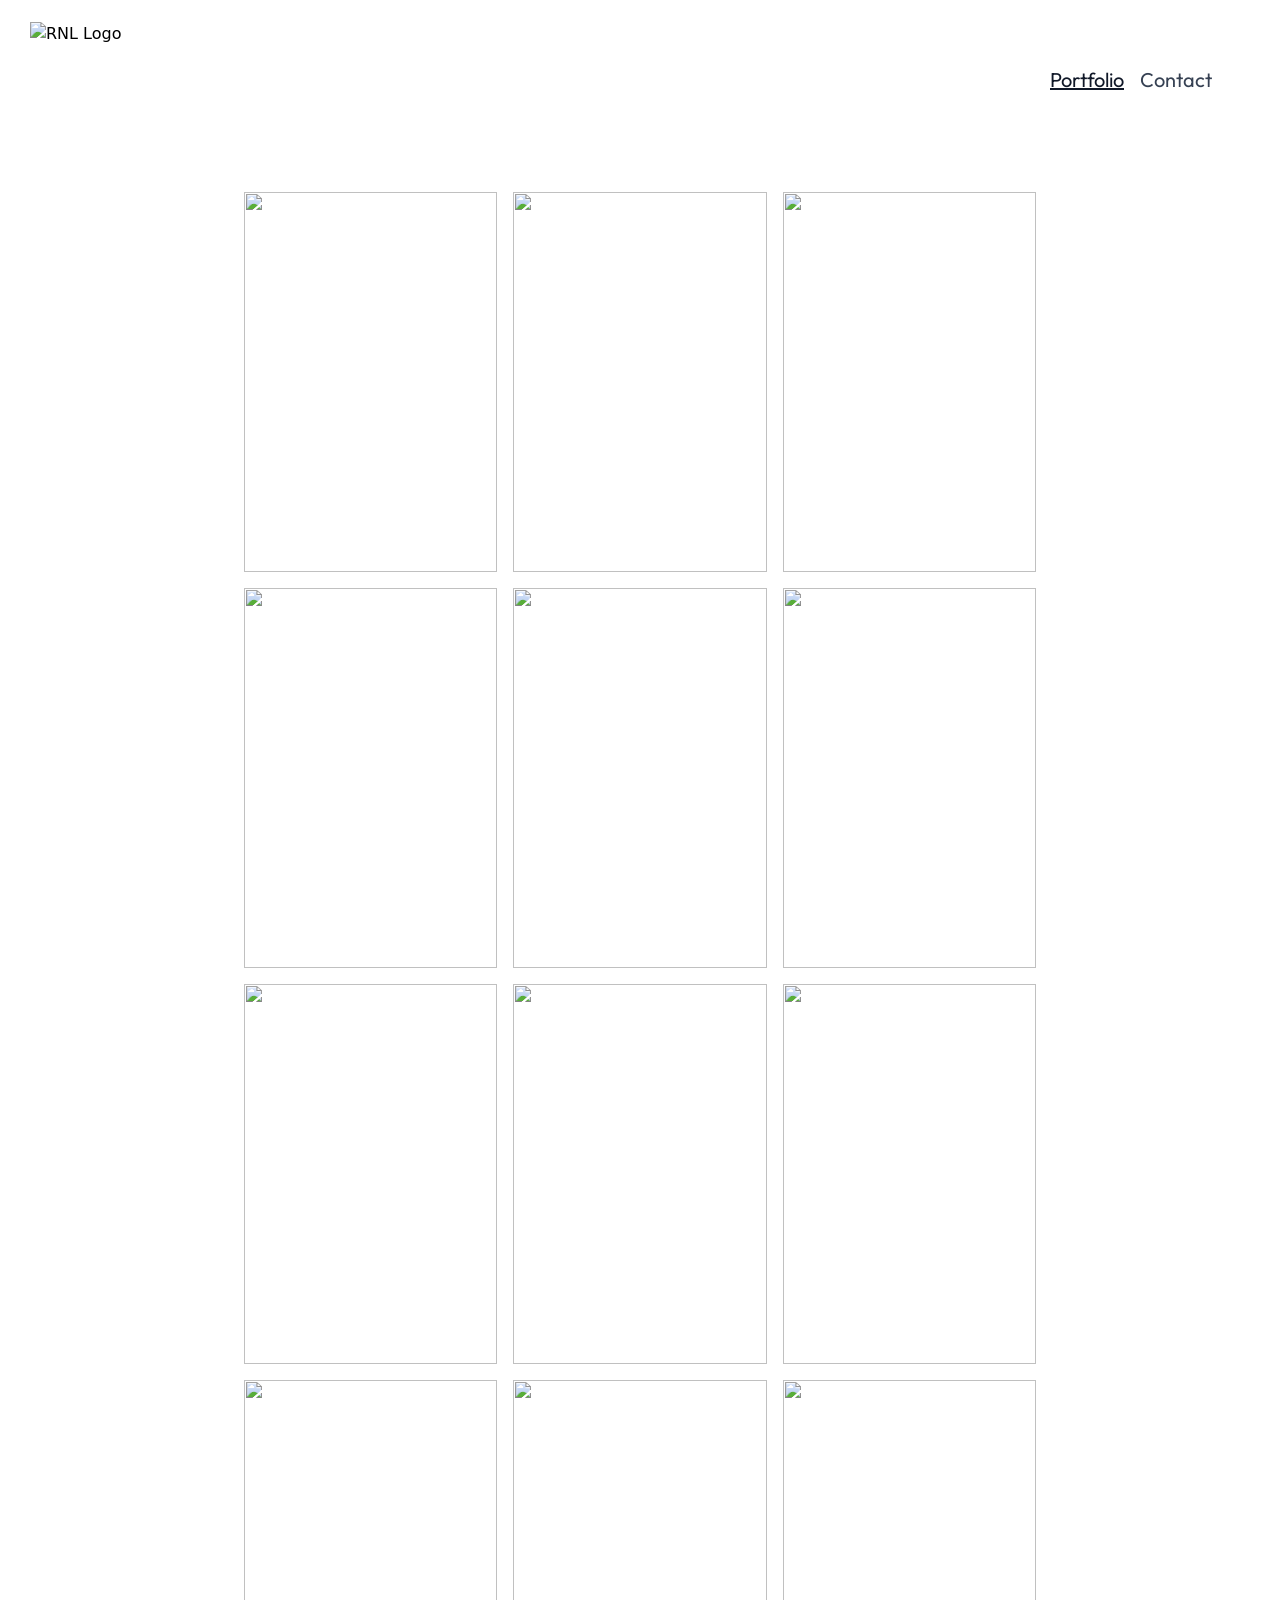
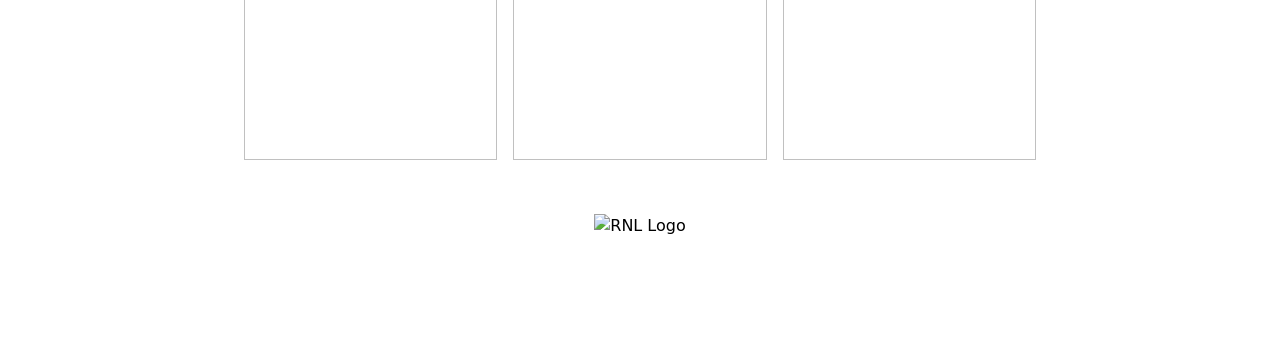
==== index.html @ 8f7eabbf "Add files via upload" ====
<!doctype html>
<html>
<head>
  <meta charset="UTF-8">
  <meta name="viewport" content="width=device-width, initial-scale=1.0">
  <link href="./output.css" rel="stylesheet">
  <link href="https://fonts.googleapis.com/css?family=Outfit:100,200,300,regular,500,600,700,800,900" rel="stylesheet" />
</head>
<body class="flex flex-col min-h-screen bg-white">

  <div class="flex w-screen h-40 p-2 mb-3 items-center justify-between">
    <img src="/images/RNL-Logo.jpg" alt="RNL Logo" class="h-30 p-0.5 mx-5 my-2">
    <nav class="mx-15">
      <ul class="flex space-x-4 text-xl font-[Outfit]">
        <li><a href="index.html" class="text-gray-900 underline">Portfolio</a></li>
        <li><a href="contact.html" class="text-gray-700 hover:text-gray-900">Contact</a></li>
      </ul>
    </nav>
  </div>

  <main class="grow w-[90%] md:w-[75%] lg:w-[65%] mx-auto grid grid-cols-1 sm:grid-cols-2 md:grid-cols-3 gap-4 p-5">

    <div class="w-full aspect-2/3 overflow-hidden">
      <img src="/images/photos/bmw 325 back.jpg" class="w-full h-full object-cover">
    </div>
    <div class="w-full aspect-2/3 overflow-hidden">
      <img src="/images/photos/bmw 325d.jpg" class="w-full h-full object-cover">
    </div>
    <div class="w-full aspect-2/3 overflow-hidden">
      <img src="/images/photos/audi 80 badge.jpg" class="w-full h-full object-cover">
    </div>
    <div class="w-full aspect-2/3 overflow-hidden">
      <img src="/images/photos/audi 80 front.jpg" class="w-full h-full object-cover">
    </div>
    <div class="w-full aspect-2/3 overflow-hidden">
      <img src="/images/photos/audi 80 wheel.jpg" class="w-full h-full object-cover">
    </div>
    <div class="w-full aspect-2/3 overflow-hidden">
      <img src="/images/photos/audi 80 rear.jpg" class="w-full h-full object-cover">
    </div>
    <div class="w-full aspect-2/3 overflow-hidden">
      <img src="/images/photos/mercedes.jpg" class="w-full h-full object-cover">
    </div>
    <div class="w-full aspect-2/3 overflow-hidden">
      <img src="/images/photos/hyundai.jpg" class="w-full h-full object-cover">
    </div>
    <div class="w-full aspect-2/3 overflow-hidden">
      <img src="/images/photos/Untitled design (3).jpg" class="w-full h-full object-cover">
    </div>
    <div class="w-full aspect-2/3 overflow-hidden">
      <img src="/images/photos/DSC_0357.jpg" class="w-full h-full object-cover">
    </div>
    <div class="w-full aspect-2/3 overflow-hidden">
      <img src="/images/photos/DSC_0313.jpg" class="w-full h-full object-cover">
    </div>
    <div class="w-full aspect-2/3 overflow-hidden">
      <img src="/images/photos/DSC_0317.jpg" class="w-full h-full object-cover">
    </div>

  </main>

  <footer class="mt-3 h-40 w-screen flex items-center justify-center">
    <img src="/images/RNL-Logo.jpg" alt="RNL Logo" class="h-30 p-0.5 mx-5 my-2">
  </footer>

</body>
</html>
---- output.css ----
/*! tailwindcss v4.2.2 | MIT License | https://tailwindcss.com */
@layer properties;
@layer theme, base, components, utilities;
@layer theme {
  :root, :host {
    --font-sans: ui-sans-serif, system-ui, sans-serif, "Apple Color Emoji",
      "Segoe UI Emoji", "Segoe UI Symbol", "Noto Color Emoji";
    --font-mono: ui-monospace, SFMono-Regular, Menlo, Monaco, Consolas, "Liberation Mono",
      "Courier New", monospace;
    --color-amber-300: oklch(87.9% 0.169 91.605);
    --color-gray-300: oklch(87.2% 0.01 258.338);
    --color-gray-600: oklch(44.6% 0.03 256.802);
    --color-gray-700: oklch(37.3% 0.034 259.733);
    --color-gray-900: oklch(21% 0.034 264.665);
    --color-black: #000;
    --color-white: #fff;
    --spacing: 0.25rem;
    --text-sm: 0.875rem;
    --text-sm--line-height: calc(1.25 / 0.875);
    --text-xl: 1.25rem;
    --text-xl--line-height: calc(1.75 / 1.25);
    --text-2xl: 1.5rem;
    --text-2xl--line-height: calc(2 / 1.5);
    --text-3xl: 1.875rem;
    --text-3xl--line-height: calc(2.25 / 1.875);
    --text-4xl: 2.25rem;
    --text-4xl--line-height: calc(2.5 / 2.25);
    --text-5xl: 3rem;
    --text-5xl--line-height: 1;
    --default-transition-duration: 150ms;
    --default-transition-timing-function: cubic-bezier(0.4, 0, 0.2, 1);
    --default-font-family: var(--font-sans);
    --default-mono-font-family: var(--font-mono);
  }
}
@layer base {
  *, ::after, ::before, ::backdrop, ::file-selector-button {
    box-sizing: border-box;
    margin: 0;
    padding: 0;
    border: 0 solid;
  }
  html, :host {
    line-height: 1.5;
    -webkit-text-size-adjust: 100%;
    tab-size: 4;
    font-family: var(--default-font-family, ui-sans-serif, system-ui, sans-serif, "Apple Color Emoji", "Segoe UI Emoji", "Segoe UI Symbol", "Noto Color Emoji");
    font-feature-settings: var(--default-font-feature-settings, normal);
    font-variation-settings: var(--default-font-variation-settings, normal);
    -webkit-tap-highlight-color: transparent;
  }
  hr {
    height: 0;
    color: inherit;
    border-top-width: 1px;
  }
  abbr:where([title]) {
    -webkit-text-decoration: underline dotted;
    text-decoration: underline dotted;
  }
  h1, h2, h3, h4, h5, h6 {
    font-size: inherit;
    font-weight: inherit;
  }
  a {
    color: inherit;
    -webkit-text-decoration: inherit;
    text-decoration: inherit;
  }
  b, strong {
    font-weight: bolder;
  }
  code, kbd, samp, pre {
    font-family: var(--default-mono-font-family, ui-monospace, SFMono-Regular, Menlo, Monaco, Consolas, "Liberation Mono", "Courier New", monospace);
    font-feature-settings: var(--default-mono-font-feature-settings, normal);
    font-variation-settings: var(--default-mono-font-variation-settings, normal);
    font-size: 1em;
  }
  small {
    font-size: 80%;
  }
  sub, sup {
    font-size: 75%;
    line-height: 0;
    position: relative;
    vertical-align: baseline;
  }
  sub {
    bottom: -0.25em;
  }
  sup {
    top: -0.5em;
  }
  table {
    text-indent: 0;
    border-color: inherit;
    border-collapse: collapse;
  }
  :-moz-focusring {
    outline: auto;
  }
  progress {
    vertical-align: baseline;
  }
  summary {
    display: list-item;
  }
  ol, ul, menu {
    list-style: none;
  }
  img, svg, video, canvas, audio, iframe, embed, object {
    display: block;
    vertical-align: middle;
  }
  img, video {
    max-width: 100%;
    height: auto;
  }
  button, input, select, optgroup, textarea, ::file-selector-button {
    font: inherit;
    font-feature-settings: inherit;
    font-variation-settings: inherit;
    letter-spacing: inherit;
    color: inherit;
    border-radius: 0;
    background-color: transparent;
    opacity: 1;
  }
  :where(select:is([multiple], [size])) optgroup {
    font-weight: bolder;
  }
  :where(select:is([multiple], [size])) optgroup option {
    padding-inline-start: 20px;
  }
  ::file-selector-button {
    margin-inline-end: 4px;
  }
  ::placeholder {
    opacity: 1;
  }
  @supports (not (-webkit-appearance: -apple-pay-button))  or (contain-intrinsic-size: 1px) {
    ::placeholder {
      color: currentcolor;
      @supports (color: color-mix(in lab, red, red)) {
        color: color-mix(in oklab, currentcolor 50%, transparent);
      }
    }
  }
  textarea {
    resize: vertical;
  }
  ::-webkit-search-decoration {
    -webkit-appearance: none;
  }
  ::-webkit-date-and-time-value {
    min-height: 1lh;
    text-align: inherit;
  }
  ::-webkit-datetime-edit {
    display: inline-flex;
  }
  ::-webkit-datetime-edit-fields-wrapper {
    padding: 0;
  }
  ::-webkit-datetime-edit, ::-webkit-datetime-edit-year-field, ::-webkit-datetime-edit-month-field, ::-webkit-datetime-edit-day-field, ::-webkit-datetime-edit-hour-field, ::-webkit-datetime-edit-minute-field, ::-webkit-datetime-edit-second-field, ::-webkit-datetime-edit-millisecond-field, ::-webkit-datetime-edit-meridiem-field {
    padding-block: 0;
  }
  ::-webkit-calendar-picker-indicator {
    line-height: 1;
  }
  :-moz-ui-invalid {
    box-shadow: none;
  }
  button, input:where([type="button"], [type="reset"], [type="submit"]), ::file-selector-button {
    appearance: button;
  }
  ::-webkit-inner-spin-button, ::-webkit-outer-spin-button {
    height: auto;
  }
  [hidden]:where(:not([hidden="until-found"])) {
    display: none !important;
  }
}
@layer utilities {
  .relative {
    position: relative;
  }
  .bottom-0 {
    bottom: calc(var(--spacing) * 0);
  }
  .mx-5 {
    margin-inline: calc(var(--spacing) * 5);
  }
  .mx-15 {
    margin-inline: calc(var(--spacing) * 15);
  }
  .mx-auto {
    margin-inline: auto;
  }
  .my-2 {
    margin-block: calc(var(--spacing) * 2);
  }
  .my-3 {
    margin-block: calc(var(--spacing) * 3);
  }
  .my-3\.5 {
    margin-block: calc(var(--spacing) * 3.5);
  }
  .mt-3 {
    margin-top: calc(var(--spacing) * 3);
  }
  .mr-0 {
    margin-right: calc(var(--spacing) * 0);
  }
  .mr-2 {
    margin-right: calc(var(--spacing) * 2);
  }
  .mb-3 {
    margin-bottom: calc(var(--spacing) * 3);
  }
  .ml-2 {
    margin-left: calc(var(--spacing) * 2);
  }
  .ml-2\.5 {
    margin-left: calc(var(--spacing) * 2.5);
  }
  .flex {
    display: flex;
  }
  .grid {
    display: grid;
  }
  .table {
    display: table;
  }
  .aspect-2\/3 {
    aspect-ratio: 2/3;
  }
  .aspect-\[2\/3\] {
    aspect-ratio: 2/3;
  }
  .h-30 {
    height: calc(var(--spacing) * 30);
  }
  .h-40 {
    height: calc(var(--spacing) * 40);
  }
  .h-64 {
    height: calc(var(--spacing) * 64);
  }
  .h-full {
    height: 100%;
  }
  .min-h-screen {
    min-height: 100vh;
  }
  .w-\[65\%\] {
    width: 65%;
  }
  .w-\[90\%\] {
    width: 90%;
  }
  .w-full {
    width: 100%;
  }
  .w-screen {
    width: 100vw;
  }
  .flex-grow {
    flex-grow: 1;
  }
  .grow {
    flex-grow: 1;
  }
  .border-collapse {
    border-collapse: collapse;
  }
  .cursor-pointer {
    cursor: pointer;
  }
  .resize {
    resize: both;
  }
  .grid-cols-1 {
    grid-template-columns: repeat(1, minmax(0, 1fr));
  }
  .grid-cols-3 {
    grid-template-columns: repeat(3, minmax(0, 1fr));
  }
  .flex-col {
    flex-direction: column;
  }
  .flex-row {
    flex-direction: row;
  }
  .items-center {
    align-items: center;
  }
  .justify-between {
    justify-content: space-between;
  }
  .justify-center {
    justify-content: center;
  }
  .gap-4 {
    gap: calc(var(--spacing) * 4);
  }
  .space-x-4 {
    :where(& > :not(:last-child)) {
      --tw-space-x-reverse: 0;
      margin-inline-start: calc(calc(var(--spacing) * 4) * var(--tw-space-x-reverse));
      margin-inline-end: calc(calc(var(--spacing) * 4) * calc(1 - var(--tw-space-x-reverse)));
    }
  }
  .self-start {
    align-self: flex-start;
  }
  .justify-self-center {
    justify-self: center;
  }
  .overflow-hidden {
    overflow: hidden;
  }
  .border {
    border-style: var(--tw-border-style);
    border-width: 1px;
  }
  .border-1 {
    border-style: var(--tw-border-style);
    border-width: 1px;
  }
  .border-2 {
    border-style: var(--tw-border-style);
    border-width: 2px;
  }
  .border-t {
    border-top-style: var(--tw-border-style);
    border-top-width: 1px;
  }
  .border-black {
    border-color: var(--color-black);
  }
  .border-gray-600 {
    border-color: var(--color-gray-600);
  }
  .bg-gray-700 {
    background-color: var(--color-gray-700);
  }
  .bg-white {
    background-color: var(--color-white);
  }
  .object-cover {
    object-fit: cover;
  }
  .p-0 {
    padding: calc(var(--spacing) * 0);
  }
  .p-0\.5 {
    padding: calc(var(--spacing) * 0.5);
  }
  .p-2 {
    padding: calc(var(--spacing) * 2);
  }
  .p-5 {
    padding: calc(var(--spacing) * 5);
  }
  .px-4 {
    padding-inline: calc(var(--spacing) * 4);
  }
  .py-2 {
    padding-block: calc(var(--spacing) * 2);
  }
  .font-\[Outfit\] {
    font-family: Outfit;
  }
  .text-4xl {
    font-size: var(--text-4xl);
    line-height: var(--tw-leading, var(--text-4xl--line-height));
  }
  .text-sm {
    font-size: var(--text-sm);
    line-height: var(--tw-leading, var(--text-sm--line-height));
  }
  .text-xl {
    font-size: var(--text-xl);
    line-height: var(--tw-leading, var(--text-xl--line-height));
  }
  .text-gray-700 {
    color: var(--color-gray-700);
  }
  .text-gray-900 {
    color: var(--color-gray-900);
  }
  .text-white {
    color: var(--color-white);
  }
  .underline {
    text-decoration-line: underline;
  }
  .outline {
    outline-style: var(--tw-outline-style);
    outline-width: 1px;
  }
  .transition {
    transition-property: color, background-color, border-color, outline-color, text-decoration-color, fill, stroke, --tw-gradient-from, --tw-gradient-via, --tw-gradient-to, opacity, box-shadow, transform, translate, scale, rotate, filter, -webkit-backdrop-filter, backdrop-filter, display, content-visibility, overlay, pointer-events;
    transition-timing-function: var(--tw-ease, var(--default-transition-timing-function));
    transition-duration: var(--tw-duration, var(--default-transition-duration));
  }
  .duration-150 {
    --tw-duration: 150ms;
    transition-duration: 150ms;
  }
  .hover\:bg-gray-900 {
    &:hover {
      @media (hover: hover) {
        background-color: var(--color-gray-900);
      }
    }
  }
  .hover\:text-gray-900 {
    &:hover {
      @media (hover: hover) {
        color: var(--color-gray-900);
      }
    }
  }
  .max-\[100px\]\:flex-col {
    @media (width < 100px) {
      flex-direction: column;
    }
  }
  .sm\:grid-cols-2 {
    @media (width >= 40rem) {
      grid-template-columns: repeat(2, minmax(0, 1fr));
    }
  }
  .md\:mr-2 {
    @media (width >= 48rem) {
      margin-right: calc(var(--spacing) * 2);
    }
  }
  .md\:w-\[75\%\] {
    @media (width >= 48rem) {
      width: 75%;
    }
  }
  .md\:grid-cols-3 {
    @media (width >= 48rem) {
      grid-template-columns: repeat(3, minmax(0, 1fr));
    }
  }
  .md\:flex-row {
    @media (width >= 48rem) {
      flex-direction: row;
    }
  }
  .lg\:w-\[65\%\] {
    @media (width >= 64rem) {
      width: 65%;
    }
  }
}
:root::-webkit-scrollbar {
  display: none;
}
:root {
  scrollbar-width: none;
  -ms-overflow-style: none;
}
@property --tw-space-x-reverse {
  syntax: "*";
  inherits: false;
  initial-value: 0;
}
@property --tw-border-style {
  syntax: "*";
  inherits: false;
  initial-value: solid;
}
@property --tw-outline-style {
  syntax: "*";
  inherits: false;
  initial-value: solid;
}
@property --tw-duration {
  syntax: "*";
  inherits: false;
}
@layer properties {
  @supports ((-webkit-hyphens: none) and (not (margin-trim: inline))) or ((-moz-orient: inline) and (not (color:rgb(from red r g b)))) {
    *, ::before, ::after, ::backdrop {
      --tw-space-x-reverse: 0;
      --tw-border-style: solid;
      --tw-outline-style: solid;
      --tw-duration: initial;
    }
  }
}
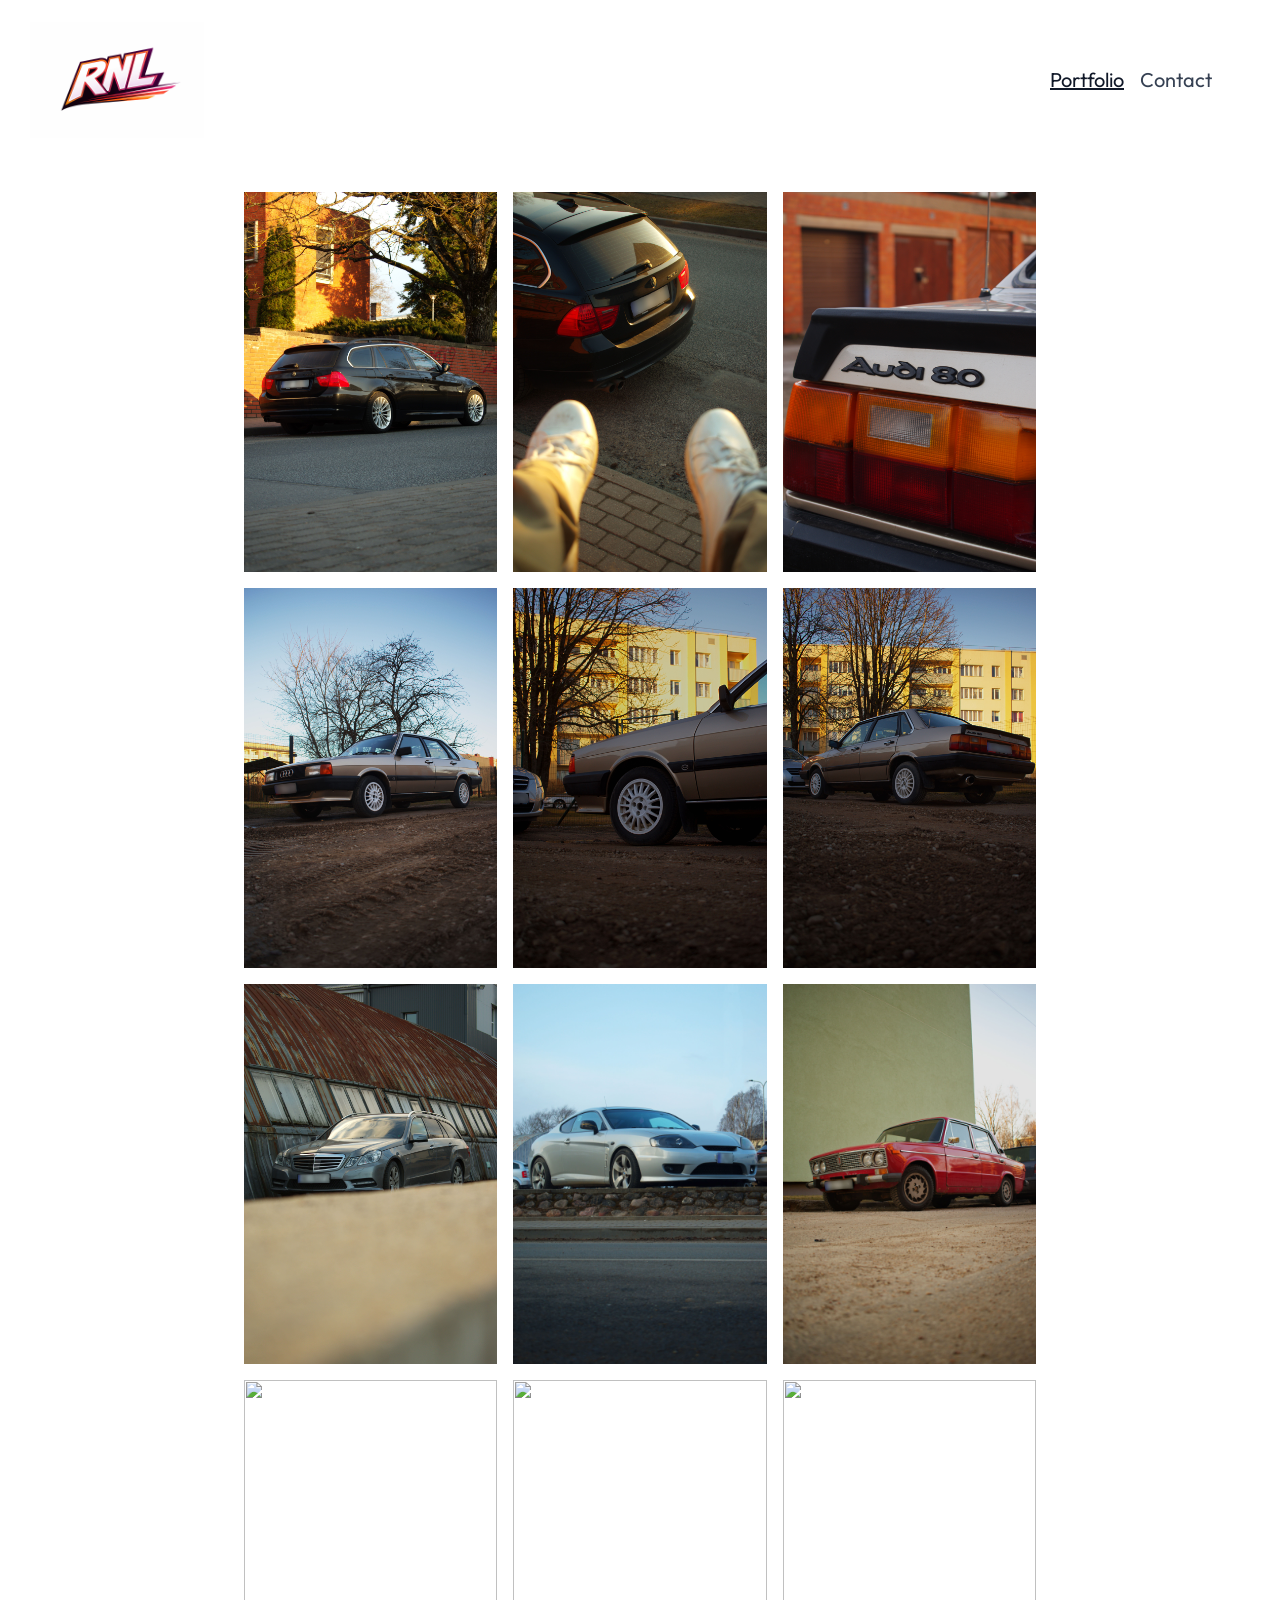
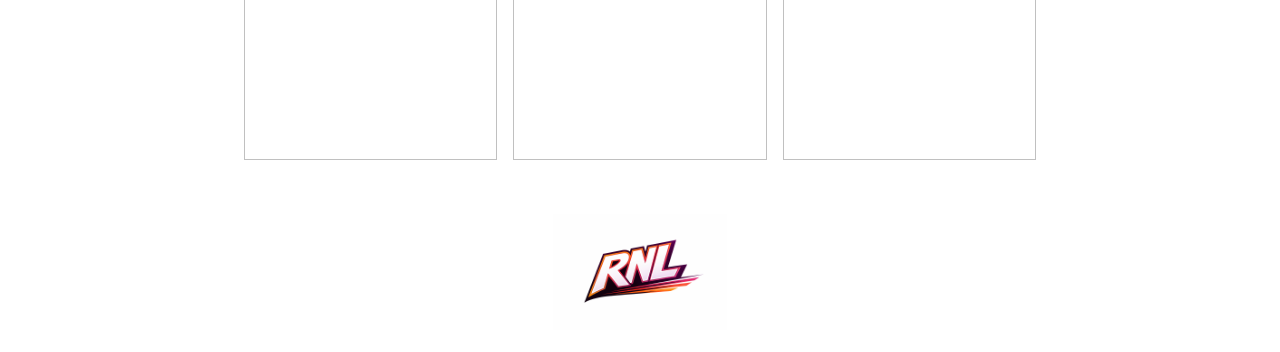
==== commit 5f167e16: "Fix image paths and capitalization in index.html Corrected image paths and capitalization for consis" ====
--- a/index.html
+++ b/index.html
@@ -9,7 +9,7 @@
 <body class="flex flex-col min-h-screen bg-white">
 
   <div class="flex w-screen h-40 p-2 mb-3 items-center justify-between">
-    <img src="/images/RNL-Logo.jpg" alt="RNL Logo" class="h-30 p-0.5 mx-5 my-2">
+    <img src="/Images/RNL-Logo.jpg" alt="RNL Logo" class="h-30 p-0.5 mx-5 my-2">
     <nav class="mx-15">
       <ul class="flex space-x-4 text-xl font-[Outfit]">
         <li><a href="index.html" class="text-gray-900 underline">Portfolio</a></li>
@@ -21,47 +21,47 @@
   <main class="grow w-[90%] md:w-[75%] lg:w-[65%] mx-auto grid grid-cols-1 sm:grid-cols-2 md:grid-cols-3 gap-4 p-5">
 
     <div class="w-full aspect-2/3 overflow-hidden">
-      <img src="/images/photos/bmw 325 back.jpg" class="w-full h-full object-cover">
+      <img src="/Images/Photos/bmw 325 back.jpg" class="w-full h-full object-cover">
     </div>
     <div class="w-full aspect-2/3 overflow-hidden">
-      <img src="/images/photos/bmw 325d.jpg" class="w-full h-full object-cover">
+      <img src="/Images/Photos/bmw 325d.jpg" class="w-full h-full object-cover">
     </div>
     <div class="w-full aspect-2/3 overflow-hidden">
-      <img src="/images/photos/audi 80 badge.jpg" class="w-full h-full object-cover">
+      <img src="/Images/Photos/audi 80 badge.jpg" class="w-full h-full object-cover">
     </div>
     <div class="w-full aspect-2/3 overflow-hidden">
-      <img src="/images/photos/audi 80 front.jpg" class="w-full h-full object-cover">
+      <img src="/Images/Photos/audi 80 front.jpg" class="w-full h-full object-cover">
     </div>
     <div class="w-full aspect-2/3 overflow-hidden">
-      <img src="/images/photos/audi 80 wheel.jpg" class="w-full h-full object-cover">
+      <img src="/Images/Photos/audi 80 wheel.jpg" class="w-full h-full object-cover">
     </div>
     <div class="w-full aspect-2/3 overflow-hidden">
-      <img src="/images/photos/audi 80 rear.jpg" class="w-full h-full object-cover">
+      <img src="/Images/Photos/audi 80 rear.jpg" class="w-full h-full object-cover">
     </div>
     <div class="w-full aspect-2/3 overflow-hidden">
-      <img src="/images/photos/mercedes.jpg" class="w-full h-full object-cover">
+      <img src="/Images/Photos/mercedes.jpg" class="w-full h-full object-cover">
     </div>
     <div class="w-full aspect-2/3 overflow-hidden">
-      <img src="/images/photos/hyundai.jpg" class="w-full h-full object-cover">
+      <img src="/Images/Photos/hyundai.jpg" class="w-full h-full object-cover">
     </div>
     <div class="w-full aspect-2/3 overflow-hidden">
-      <img src="/images/photos/Untitled design (3).jpg" class="w-full h-full object-cover">
+      <img src="/Images/Photos/Untitled design (3).jpg" class="w-full h-full object-cover">
     </div>
     <div class="w-full aspect-2/3 overflow-hidden">
-      <img src="/images/photos/DSC_0357.jpg" class="w-full h-full object-cover">
+      <img src="/Images/Photos/DSC_0357.jpg" class="w-full h-full object-cover">
     </div>
     <div class="w-full aspect-2/3 overflow-hidden">
-      <img src="/images/photos/DSC_0313.jpg" class="w-full h-full object-cover">
+      <img src="/Images/Photos/DSC_0313.jpg" class="w-full h-full object-cover">
     </div>
     <div class="w-full aspect-2/3 overflow-hidden">
-      <img src="/images/photos/DSC_0317.jpg" class="w-full h-full object-cover">
+      <img src="/Images/Photos/DSC_0317.jpg" class="w-full h-full object-cover">
     </div>
 
   </main>
 
   <footer class="mt-3 h-40 w-screen flex items-center justify-center">
-    <img src="/images/RNL-Logo.jpg" alt="RNL Logo" class="h-30 p-0.5 mx-5 my-2">
+    <img src="/Images/RNL-Logo.jpg" alt="RNL Logo" class="h-30 p-0.5 mx-5 my-2">
   </footer>
 
 </body>
-</html>+</html>
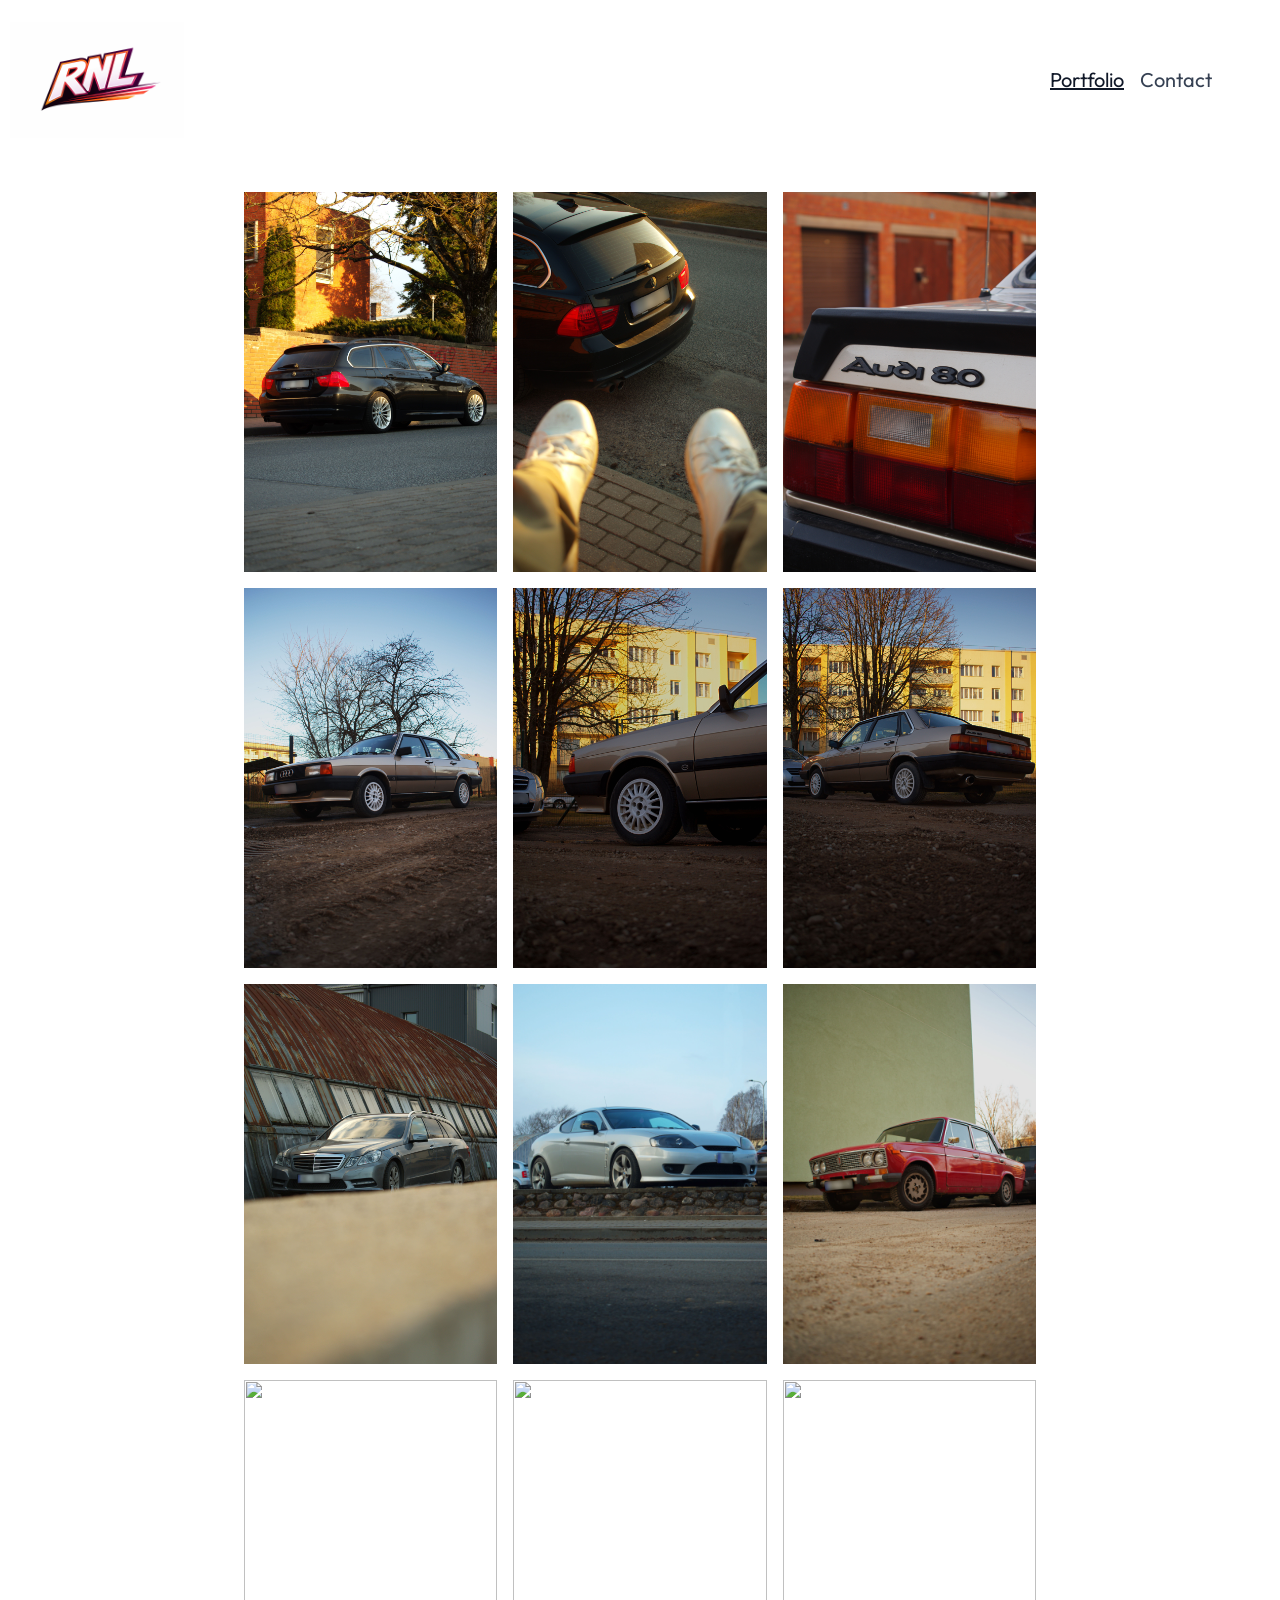
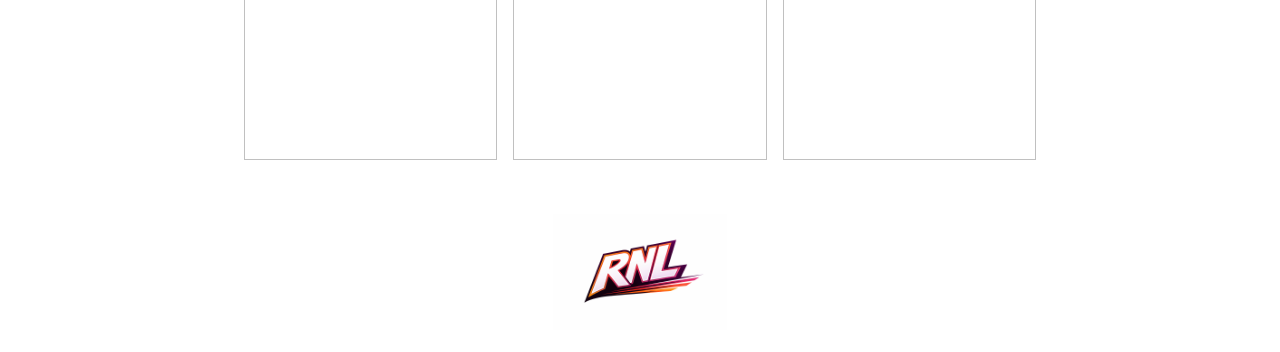
==== commit cee1c035: "Fix HTML formatting and structure" ====
--- a/index.html
+++ b/index.html
@@ -9,7 +9,7 @@
 <body class="flex flex-col min-h-screen bg-white">
 
   <div class="flex w-screen h-40 p-2 mb-3 items-center justify-between">
-    <img src="/Images/RNL-Logo.jpg" alt="RNL Logo" class="h-30 p-0.5 mx-5 my-2">
+    <img src="Images/RNL-Logo.jpg" alt="RNL Logo" class="h-30 p-0.5 mx-2 md:mx-5 my-2">
     <nav class="mx-15">
       <ul class="flex space-x-4 text-xl font-[Outfit]">
         <li><a href="index.html" class="text-gray-900 underline">Portfolio</a></li>
@@ -21,46 +21,46 @@
   <main class="grow w-[90%] md:w-[75%] lg:w-[65%] mx-auto grid grid-cols-1 sm:grid-cols-2 md:grid-cols-3 gap-4 p-5">
 
     <div class="w-full aspect-2/3 overflow-hidden">
-      <img src="/Images/Photos/bmw 325 back.jpg" class="w-full h-full object-cover">
+      <img src="Images/Photos/bmw 325 back.jpg" class="w-full h-full object-cover">
     </div>
     <div class="w-full aspect-2/3 overflow-hidden">
-      <img src="/Images/Photos/bmw 325d.jpg" class="w-full h-full object-cover">
+      <img src="Images/Photos/bmw 325d.jpg" class="w-full h-full object-cover">
     </div>
     <div class="w-full aspect-2/3 overflow-hidden">
-      <img src="/Images/Photos/audi 80 badge.jpg" class="w-full h-full object-cover">
+      <img src="Images/Photos/audi 80 badge.jpg" class="w-full h-full object-cover">
     </div>
     <div class="w-full aspect-2/3 overflow-hidden">
-      <img src="/Images/Photos/audi 80 front.jpg" class="w-full h-full object-cover">
+      <img src="Images/Photos/audi 80 front.jpg" class="w-full h-full object-cover">
     </div>
     <div class="w-full aspect-2/3 overflow-hidden">
-      <img src="/Images/Photos/audi 80 wheel.jpg" class="w-full h-full object-cover">
+      <img src="Images/Photos/audi 80 wheel.jpg" class="w-full h-full object-cover">
     </div>
     <div class="w-full aspect-2/3 overflow-hidden">
-      <img src="/Images/Photos/audi 80 rear.jpg" class="w-full h-full object-cover">
+      <img src="Images/Photos/audi 80 rear.jpg" class="w-full h-full object-cover">
     </div>
     <div class="w-full aspect-2/3 overflow-hidden">
-      <img src="/Images/Photos/mercedes.jpg" class="w-full h-full object-cover">
+      <img src="Images/Photos/mercedes.jpg" class="w-full h-full object-cover">
     </div>
     <div class="w-full aspect-2/3 overflow-hidden">
-      <img src="/Images/Photos/hyundai.jpg" class="w-full h-full object-cover">
+      <img src="Images/Photos/hyundai.jpg" class="w-full h-full object-cover">
     </div>
     <div class="w-full aspect-2/3 overflow-hidden">
-      <img src="/Images/Photos/Untitled design (3).jpg" class="w-full h-full object-cover">
+      <img src="Images/Photos/Untitled design (3).jpg" class="w-full h-full object-cover">
     </div>
     <div class="w-full aspect-2/3 overflow-hidden">
-      <img src="/Images/Photos/DSC_0357.jpg" class="w-full h-full object-cover">
+      <img src="Images/Photos/DSC_0357.jpg" class="w-full h-full object-cover">
     </div>
     <div class="w-full aspect-2/3 overflow-hidden">
-      <img src="/Images/Photos/DSC_0313.jpg" class="w-full h-full object-cover">
+      <img src="Images/Photos/DSC_0313.jpg" class="w-full h-full object-cover">
     </div>
     <div class="w-full aspect-2/3 overflow-hidden">
-      <img src="/Images/Photos/DSC_0317.jpg" class="w-full h-full object-cover">
+      <img src="Images/Photos/DSC_0317.jpg" class="w-full h-full object-cover">
     </div>
 
   </main>
 
   <footer class="mt-3 h-40 w-screen flex items-center justify-center">
-    <img src="/Images/RNL-Logo.jpg" alt="RNL Logo" class="h-30 p-0.5 mx-5 my-2">
+    <img src="Images/RNL-Logo.jpg" alt="RNL Logo" class="h-30 p-0.5 mx-5 my-2">
   </footer>
 
 </body>
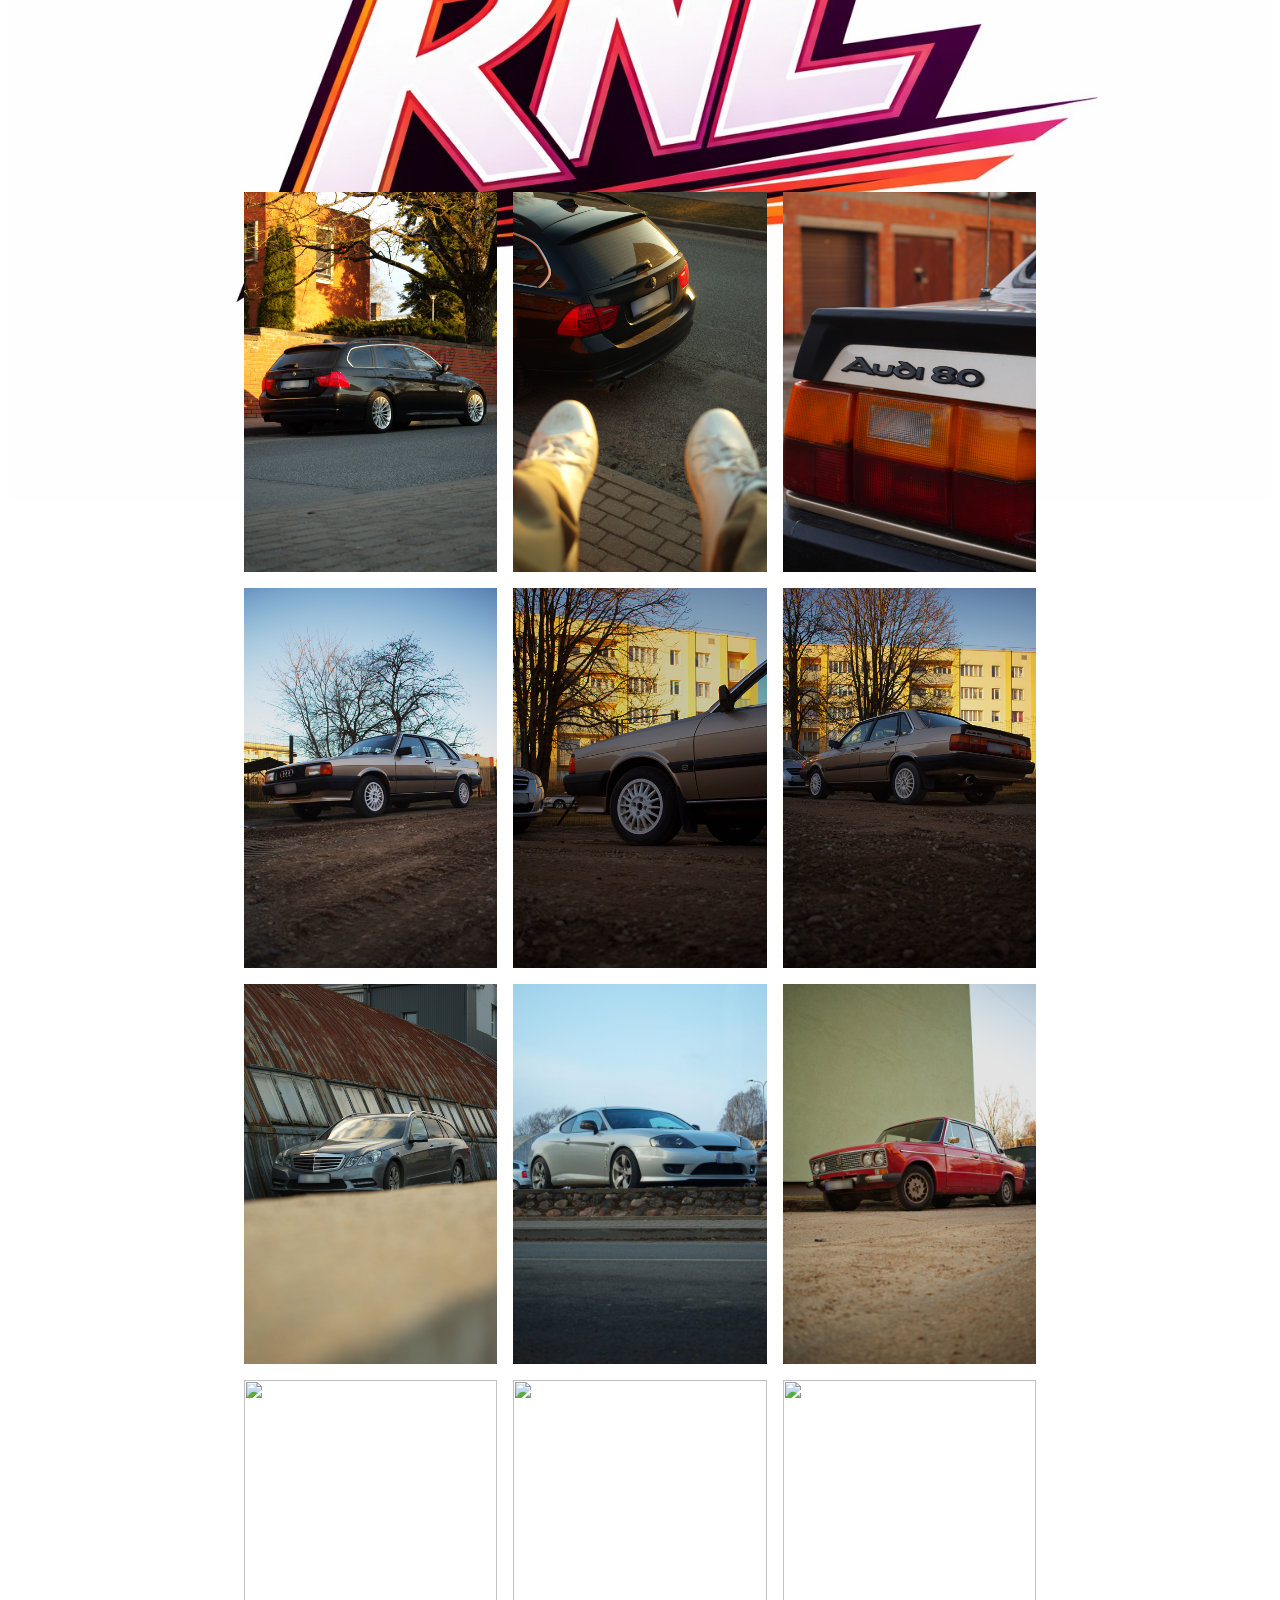
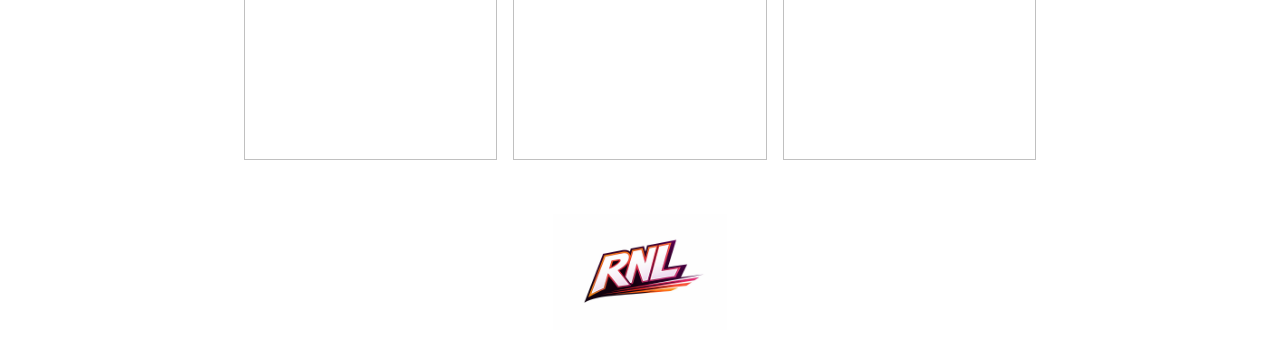
==== commit 339918ca: "Update logo size and navigation margins Adjusted logo size and navigation margin for better layout." ====
--- a/index.html
+++ b/index.html
@@ -9,8 +9,8 @@
 <body class="flex flex-col min-h-screen bg-white">
 
   <div class="flex w-screen h-40 p-2 mb-3 items-center justify-between">
-    <img src="Images/RNL-Logo.jpg" alt="RNL Logo" class="h-30 p-0.5 mx-2 md:mx-5 my-2">
-    <nav class="mx-15">
+    <img src="Images/RNL-Logo.jpg" alt="RNL Logo" class="h-20 md:h-30 p-0.5 mx-2 md:mx-5 my-2">
+    <nav class="mx-5 md:mx-15">
       <ul class="flex space-x-4 text-xl font-[Outfit]">
         <li><a href="index.html" class="text-gray-900 underline">Portfolio</a></li>
         <li><a href="contact.html" class="text-gray-700 hover:text-gray-900">Contact</a></li>
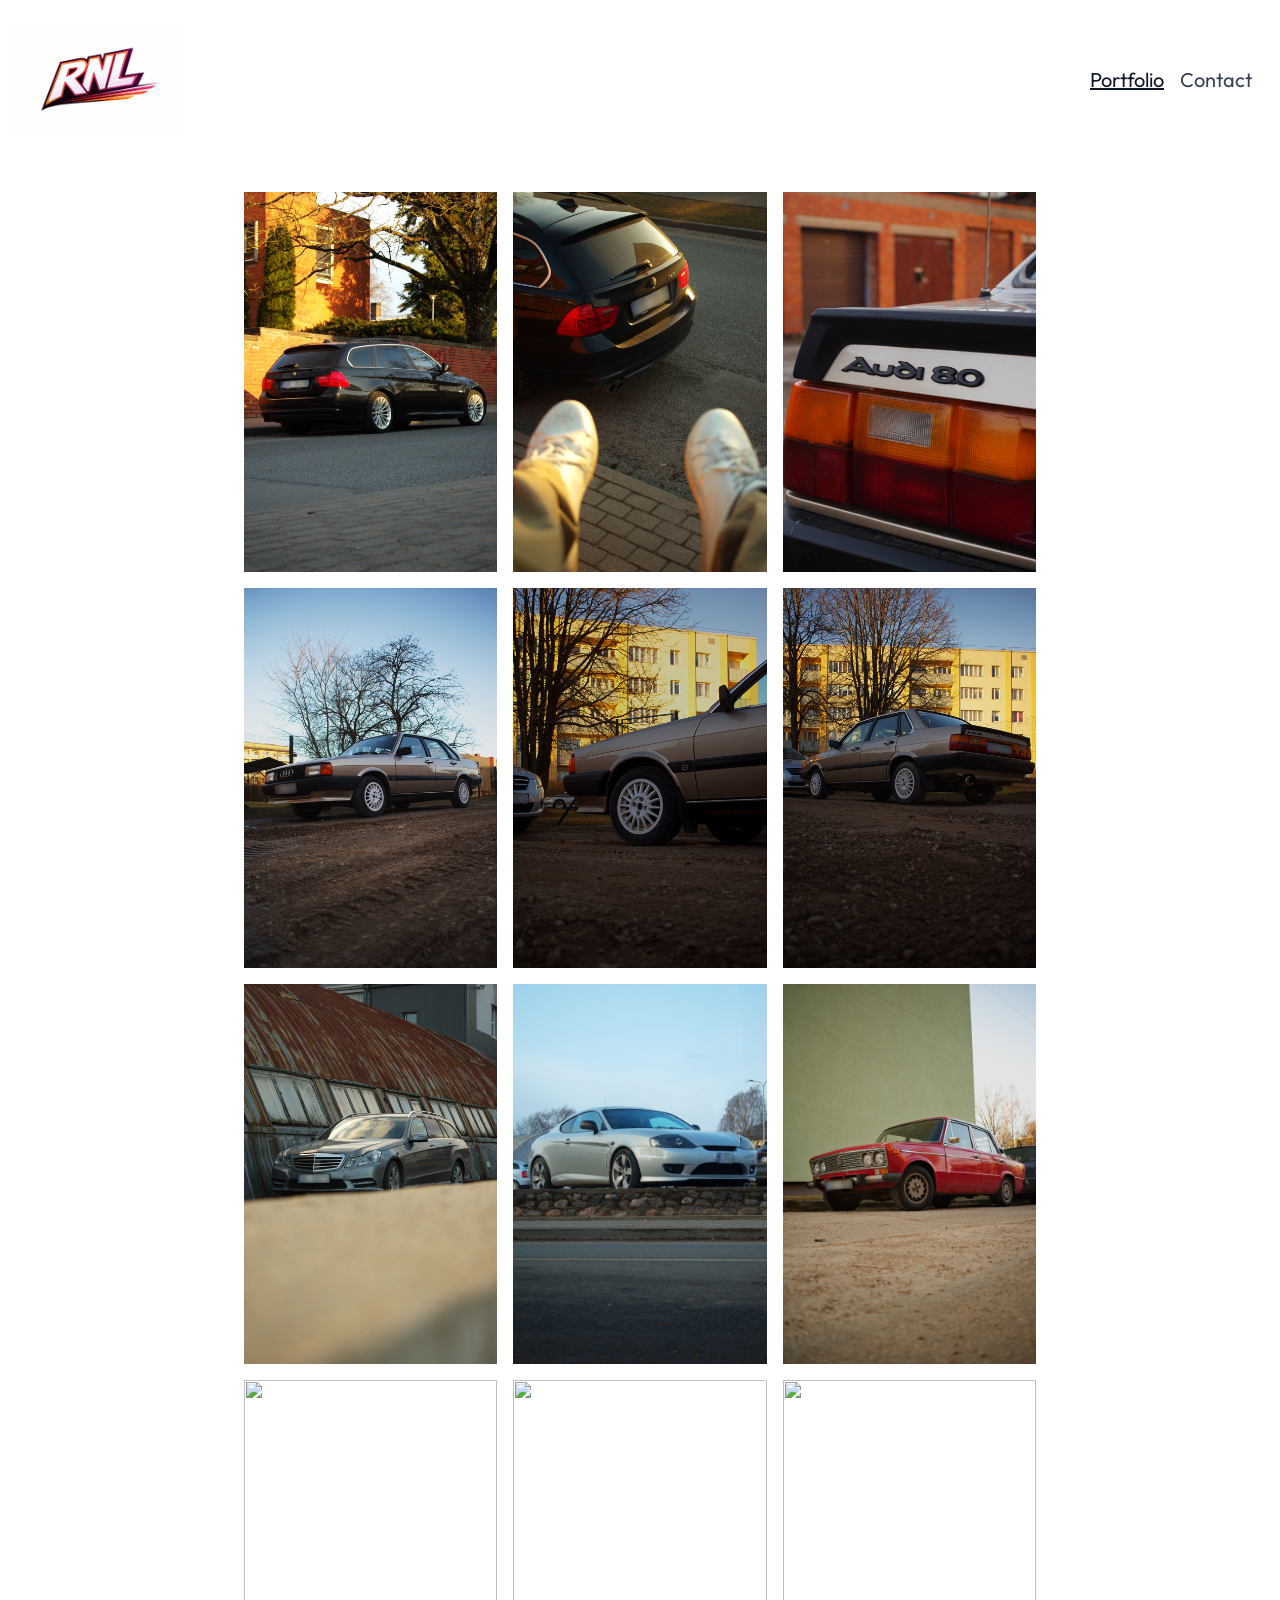
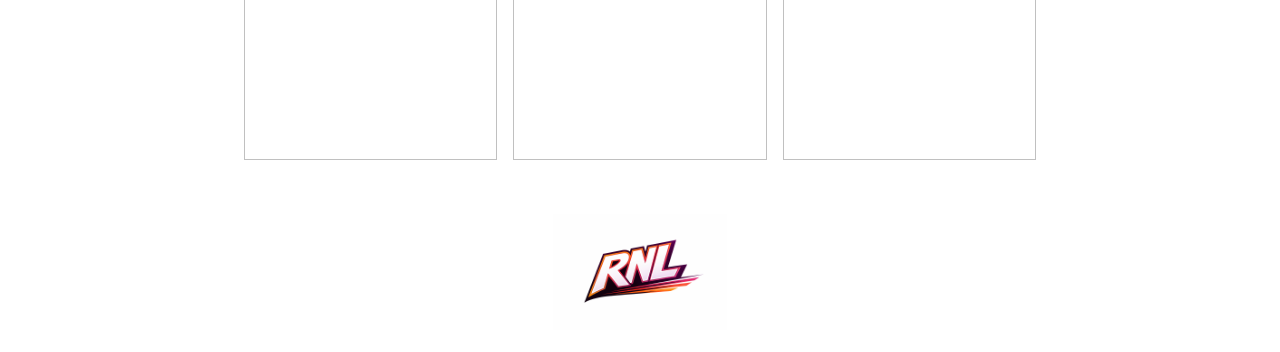
==== commit afb0399f: "Fix HTML formatting and restore original content" ====
--- a/index.html
+++ b/index.html
@@ -9,7 +9,7 @@
 <body class="flex flex-col min-h-screen bg-white">
 
   <div class="flex w-screen h-40 p-2 mb-3 items-center justify-between">
-    <img src="Images/RNL-Logo.jpg" alt="RNL Logo" class="h-20 md:h-30 p-0.5 mx-2 md:mx-5 my-2">
+    <img src="Images/RNL-Logo.jpg" alt="RNL Logo" class="h-30 p-0.5 mx-2 md:mx-5 my-2">
     <nav class="mx-5 md:mx-15">
       <ul class="flex space-x-4 text-xl font-[Outfit]">
         <li><a href="index.html" class="text-gray-900 underline">Portfolio</a></li>
